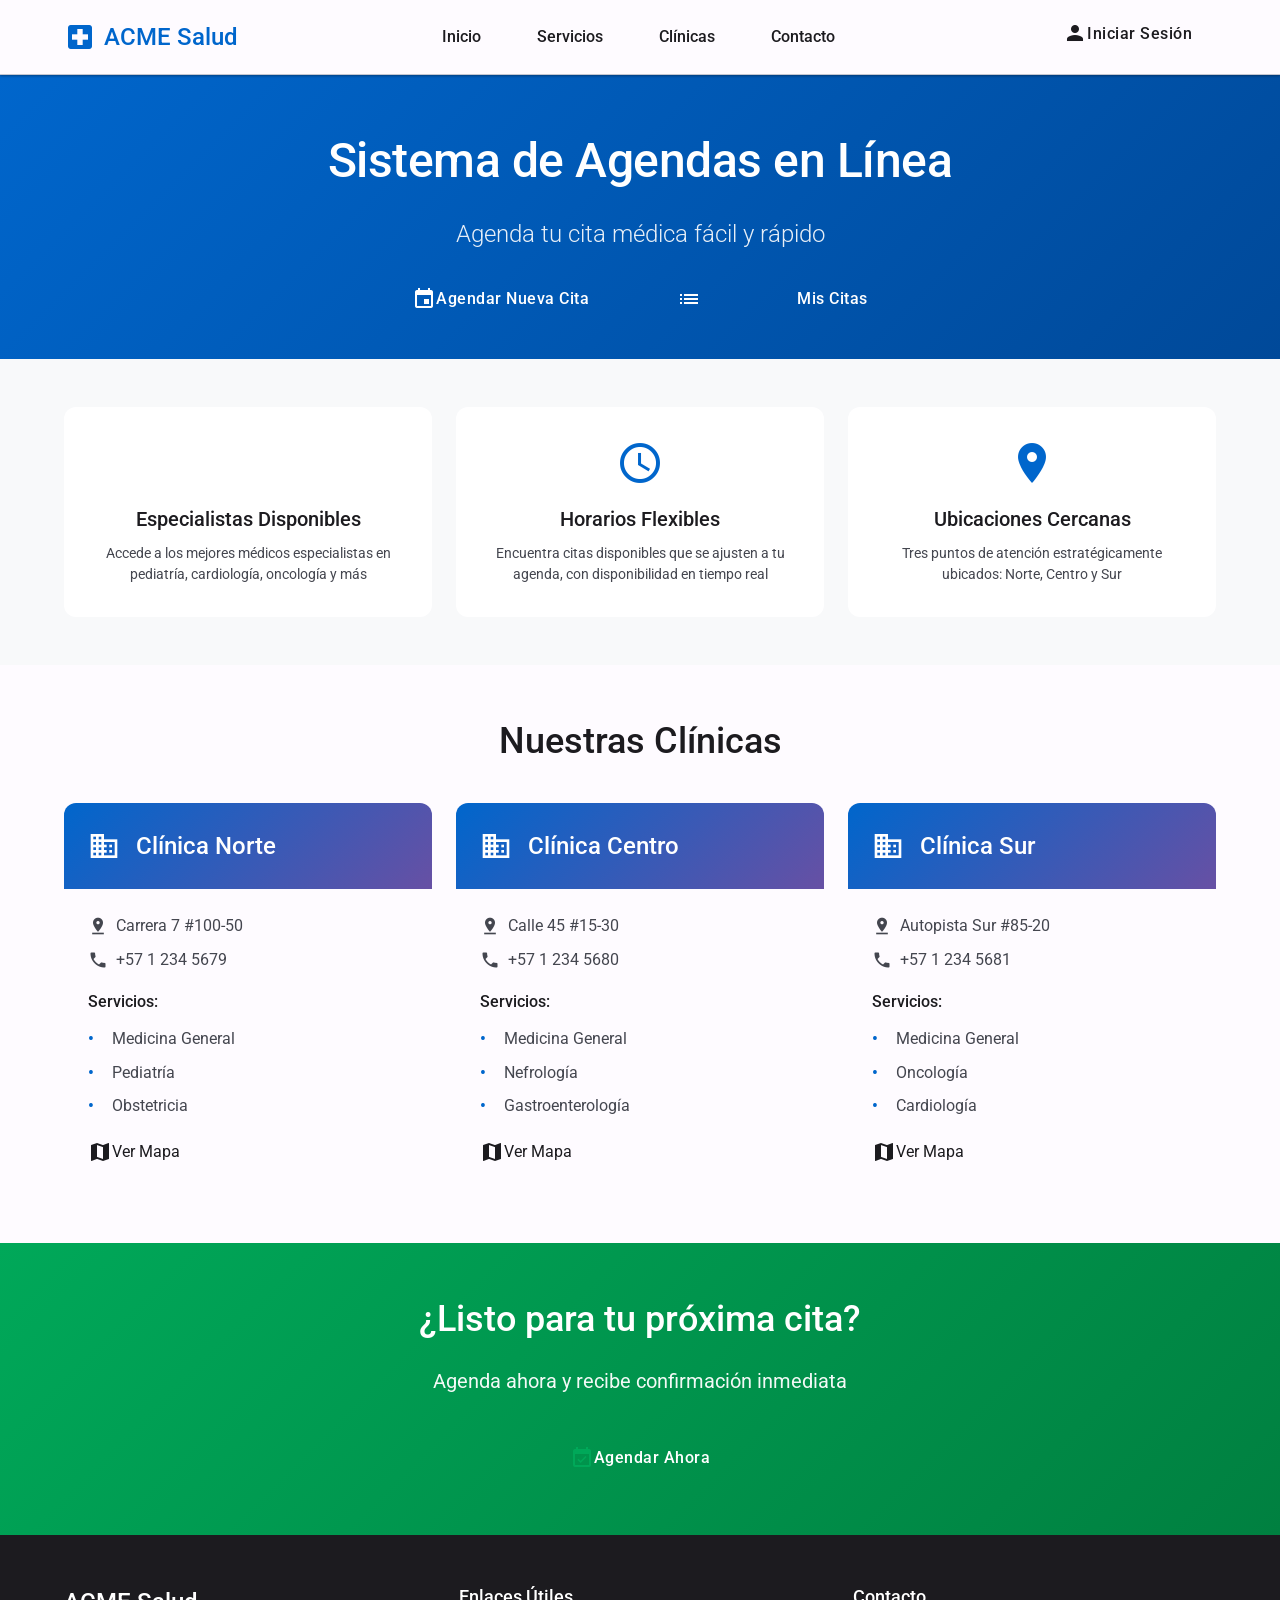
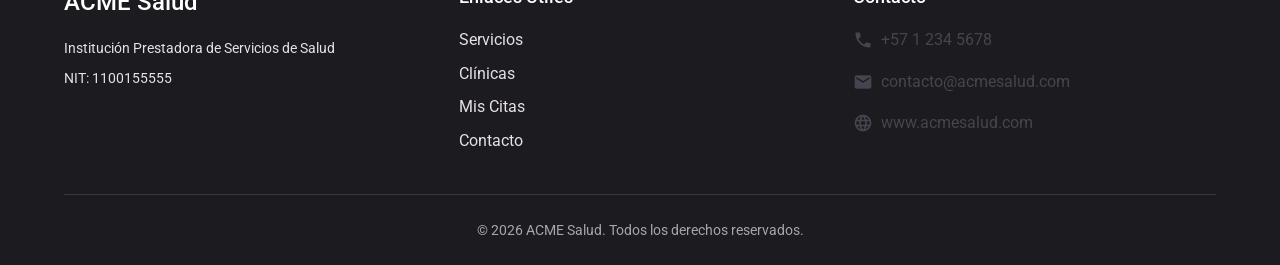
==== frontend-html/index.html @ 557ca3c8 "feat: Sistema de Agenda FHIR - Documentación completa y prototipo frontend - Documentación técnica: " ====
<!doctype html>
<html lang="es">
  <head>
    <meta charset="UTF-8" />
    <meta name="viewport" content="width=device-width, initial-scale=1.0" />
    <title>ACME Salud - Sistema de Agendas</title>

    <!-- Material Design 3 -->
    <link href="https://fonts.googleapis.com/css2?family=Roboto:wght@300;400;500;700&display=swap" rel="stylesheet" />
    <link href="https://fonts.googleapis.com/icon?family=Material+Icons" rel="stylesheet" />

    <!-- Material Web Components -->
    <script type="importmap">
      {
        "imports": {
          "@material/web/": "https://esm.run/@material/web/"
        }
      }
    </script>
    <script type="module">
      import "@material/web/all.js";
      import { styles as typescaleStyles } from "@material/web/typography/md-typescale-styles.js";
      document.adoptedStyleSheets.push(typescaleStyles.styleSheet);
    </script>

    <link rel="stylesheet" href="css/styles.css" />
  </head>
  <body>
    <!-- Header -->
    <header class="top-app-bar">
      <div class="container">
        <div class="app-bar-content">
          <div class="logo-section">
            <span class="material-icons logo-icon">local_hospital</span>
            <h1 class="logo-text">ACME Salud</h1>
          </div>
          <nav class="nav-menu">
            <a href="index.html" class="nav-link active">Inicio</a>
            <a href="#servicios" class="nav-link">Servicios</a>
            <a href="#clinicas" class="nav-link">Clínicas</a>
            <a href="#contacto" class="nav-link">Contacto</a>
          </nav>
          <div class="actions">
            <md-filled-button href="login.html">
              <span class="material-icons" slot="icon">person</span>
              Iniciar Sesión
            </md-filled-button>
          </div>
        </div>
      </div>
    </header>

    <!-- Hero Section -->
    <section class="hero">
      <div class="container">
        <div class="hero-content">
          <h1 class="hero-title">Sistema de Agendas en Línea</h1>
          <p class="hero-subtitle">Agenda tu cita médica fácil y rápido</p>

          <div class="hero-actions">
            <md-filled-button class="primary-action" onclick="window.location.href = 'agendar-cita.html'">
              <span class="material-icons" slot="icon">event</span>
              Agendar Nueva Cita
            </md-filled-button>
            <md-outlined-button onclick="window.location.href = 'mis-citas.html'">
              <span class="material-icons" slot="icon">list_alt</span>
              Mis Citas
            </md-outlined-button>
          </div>
        </div>
      </div>
    </section>

    <!-- Features Section -->
    <section class="features">
      <div class="container">
        <div class="features-grid">
          <md-elevation-card class="feature-card">
            <div class="card-content">
              <span class="material-icons feature-icon">medical_services</span>
              <h3>Especialistas Disponibles</h3>
              <p>Accede a los mejores médicos especialistas en pediatría, cardiología, oncología y más</p>
            </div>
          </md-elevation-card>

          <md-elevation-card class="feature-card">
            <div class="card-content">
              <span class="material-icons feature-icon">schedule</span>
              <h3>Horarios Flexibles</h3>
              <p>Encuentra citas disponibles que se ajusten a tu agenda, con disponibilidad en tiempo real</p>
            </div>
          </md-elevation-card>

          <md-elevation-card class="feature-card">
            <div class="card-content">
              <span class="material-icons feature-icon">location_on</span>
              <h3>Ubicaciones Cercanas</h3>
              <p>Tres puntos de atención estratégicamente ubicados: Norte, Centro y Sur</p>
            </div>
          </md-elevation-card>
        </div>
      </div>
    </section>

    <!-- Clinicas Section -->
    <section class="clinicas" id="clinicas">
      <div class="container">
        <h2 class="section-title">Nuestras Clínicas</h2>

        <div class="clinicas-grid">
          <!-- Clínica Norte -->
          <md-outlined-card class="clinica-card">
            <div class="clinica-header">
              <span class="material-icons clinica-icon">business</span>
              <h3>Clínica Norte</h3>
            </div>
            <div class="clinica-body">
              <div class="info-row">
                <span class="material-icons small">pin_drop</span>
                <span>Carrera 7 #100-50</span>
              </div>
              <div class="info-row">
                <span class="material-icons small">phone</span>
                <span>+57 1 234 5679</span>
              </div>
              <div class="servicios-list">
                <h4>Servicios:</h4>
                <ul>
                  <li>Medicina General</li>
                  <li>Pediatría</li>
                  <li>Obstetricia</li>
                </ul>
              </div>
              <md-text-button>
                <span class="material-icons" slot="icon">map</span>
                Ver Mapa
              </md-text-button>
            </div>
          </md-outlined-card>

          <!-- Clínica Centro -->
          <md-outlined-card class="clinica-card">
            <div class="clinica-header">
              <span class="material-icons clinica-icon">business</span>
              <h3>Clínica Centro</h3>
            </div>
            <div class="clinica-body">
              <div class="info-row">
                <span class="material-icons small">pin_drop</span>
                <span>Calle 45 #15-30</span>
              </div>
              <div class="info-row">
                <span class="material-icons small">phone</span>
                <span>+57 1 234 5680</span>
              </div>
              <div class="servicios-list">
                <h4>Servicios:</h4>
                <ul>
                  <li>Medicina General</li>
                  <li>Nefrología</li>
                  <li>Gastroenterología</li>
                </ul>
              </div>
              <md-text-button>
                <span class="material-icons" slot="icon">map</span>
                Ver Mapa
              </md-text-button>
            </div>
          </md-outlined-card>

          <!-- Clínica Sur -->
          <md-outlined-card class="clinica-card">
            <div class="clinica-header">
              <span class="material-icons clinica-icon">business</span>
              <h3>Clínica Sur</h3>
            </div>
            <div class="clinica-body">
              <div class="info-row">
                <span class="material-icons small">pin_drop</span>
                <span>Autopista Sur #85-20</span>
              </div>
              <div class="info-row">
                <span class="material-icons small">phone</span>
                <span>+57 1 234 5681</span>
              </div>
              <div class="servicios-list">
                <h4>Servicios:</h4>
                <ul>
                  <li>Medicina General</li>
                  <li>Oncología</li>
                  <li>Cardiología</li>
                </ul>
              </div>
              <md-text-button>
                <span class="material-icons" slot="icon">map</span>
                Ver Mapa
              </md-text-button>
            </div>
          </md-outlined-card>
        </div>
      </div>
    </section>

    <!-- Call to Action -->
    <section class="cta">
      <div class="container">
        <div class="cta-content">
          <h2>¿Listo para tu próxima cita?</h2>
          <p>Agenda ahora y recibe confirmación inmediata</p>
          <md-filled-button onclick="window.location.href = 'agendar-cita.html'" class="cta-button">
            <span class="material-icons" slot="icon">event_available</span>
            Agendar Ahora
          </md-filled-button>
        </div>
      </div>
    </section>

    <!-- Footer -->
    <footer class="footer">
      <div class="container">
        <div class="footer-content">
          <div class="footer-section">
            <h3>ACME Salud</h3>
            <p>Institución Prestadora de Servicios de Salud</p>
            <p>NIT: 1100155555</p>
          </div>

          <div class="footer-section">
            <h4>Enlaces Útiles</h4>
            <ul>
              <li><a href="#servicios">Servicios</a></li>
              <li><a href="#clinicas">Clínicas</a></li>
              <li><a href="mis-citas.html">Mis Citas</a></li>
              <li><a href="#contacto">Contacto</a></li>
            </ul>
          </div>

          <div class="footer-section">
            <h4>Contacto</h4>
            <div class="contact-info">
              <div class="info-row">
                <span class="material-icons small">phone</span>
                <span>+57 1 234 5678</span>
              </div>
              <div class="info-row">
                <span class="material-icons small">email</span>
                <span>contacto@acmesalud.com</span>
              </div>
              <div class="info-row">
                <span class="material-icons small">language</span>
                <span>www.acmesalud.com</span>
              </div>
            </div>
          </div>
        </div>

        <div class="footer-bottom">
          <p>&copy; 2026 ACME Salud. Todos los derechos reservados.</p>
        </div>
      </div>
    </footer>

    <script src="js/main.js"></script>
  </body>
</html>
---- frontend-html/css/styles.css ----
/* ==========================================
   ACME Salud - Sistema de Agendas
   Estilos con Material Design 3
   Inspirado en Keralty
   ========================================== */

/* ==========================================
   Variables de Color - Paleta Keralty/Salud
   ========================================== */
:root {
  /* Colores Primarios - Azul Salud */
  --md-sys-color-primary: #0066cc;
  --md-sys-color-on-primary: #ffffff;
  --md-sys-color-primary-container: #d4e3ff;
  --md-sys-color-on-primary-container: #001c3a;

  /* Colores Secundarios - Verde Bienestar */
  --md-sys-color-secondary: #00a859;
  --md-sys-color-on-secondary: #ffffff;
  --md-sys-color-secondary-container: #9df0c8;
  --md-sys-color-on-secondary-container: #002113;

  /* Terciarios - Púrpura Confianza */
  --md-sys-color-tertiary: #6750a4;
  --md-sys-color-on-tertiary: #ffffff;

  /* Superficie y Fondo */
  --md-sys-color-surface: #fefbff;
  --md-sys-color-on-surface: #1c1b1f;
  --md-sys-color-surface-variant: #e1e2ec;
  --md-sys-color-on-surface-variant: #44464f;

  /* Error */
  --md-sys-color-error: #ba1a1a;
  --md-sys-color-on-error: #ffffff;

  /* Bordes y Sombras */
  --md-sys-color-outline: #74777f;
  --md-sys-color-outline-variant: #c4c6d0;

  /* Elevaciones */
  --elevation-1: 0 1px 3px rgba(0, 0, 0, 0.12), 0 1px 2px rgba(0, 0, 0, 0.24);
  --elevation-2: 0 3px 6px rgba(0, 0, 0, 0.16), 0 3px 6px rgba(0, 0, 0, 0.23);
  --elevation-3: 0 10px 20px rgba(0, 0, 0, 0.19), 0 6px 6px rgba(0, 0, 0, 0.23);

  /* Espaciado */
  --spacing-xs: 4px;
  --spacing-sm: 8px;
  --spacing-md: 16px;
  --spacing-lg: 24px;
  --spacing-xl: 32px;
  --spacing-xxl: 48px;

  /* Bordes */
  --radius-sm: 4px;
  --radius-md: 8px;
  --radius-lg: 12px;
  --radius-xl: 16px;
  --radius-full: 28px;
}

/* ==========================================
   Reset y Base
   ========================================== */
* {
  margin: 0;
  padding: 0;
  box-sizing: border-box;
}

body {
  font-family: "Roboto", sans-serif;
  background-color: var(--md-sys-color-surface);
  color: var(--md-sys-color-on-surface);
  line-height: 1.6;
  -webkit-font-smoothing: antialiased;
  -moz-osx-font-smoothing: grayscale;
}

/* Alineación de iconos Material */
.material-icons {
  vertical-align: middle;
  user-select: none;
}

.container {
  max-width: 1200px;
  margin: 0 auto;
  padding: 0 var(--spacing-lg);
}

/* ==========================================
   Top App Bar (Header)
   ========================================== */
.top-app-bar {
  background-color: var(--md-sys-color-surface);
  border-bottom: 1px solid var(--md-sys-color-outline-variant);
  position: sticky;
  top: 0;
  z-index: 1000;
  box-shadow: var(--elevation-1);
}

.app-bar-content {
  display: flex;
  align-items: center;
  justify-content: space-between;
  padding: var(--spacing-md) 0;
}

.logo-section {
  display: flex;
  align-items: center;
  gap: var(--spacing-sm);
}

.logo-icon {
  color: var(--md-sys-color-primary);
  font-size: 32px;
}

.logo-text {
  font-size: 24px;
  font-weight: 500;
  color: var(--md-sys-color-primary);
  margin: 0;
}

.nav-menu {
  display: flex;
  gap: var(--spacing-lg);
}

.nav-link {
  text-decoration: none;
  color: var(--md-sys-color-on-surface);
  font-weight: 500;
  padding: var(--spacing-sm) var(--spacing-md);
  border-radius: var(--radius-full);
  transition: all 0.3s ease;
  position: relative;
}

.nav-link:hover {
  background-color: var(--md-sys-color-surface-variant);
}

.nav-link.active {
  color: var(--md-sys-color-primary);
}

.nav-link.active::after {
  content: "";
  position: absolute;
  bottom: 0;
  left: 50%;
  transform: translateX(-50%);
  width: 80%;
  height: 3px;
  background-color: var(--md-sys-color-primary);
  border-radius: 2px;
}

/* ==========================================
   Hero Section
   ========================================== */
.hero {
  background: linear-gradient(135deg, #0066cc 0%, #004999 100%);
  color: white;
  padding: var(--spacing-xxl) 0;
  text-align: center;
}

.hero-content {
  max-width: 800px;
  margin: 0 auto;
}

.hero-title {
  font-size: 48px;
  font-weight: 500;
  margin-bottom: var(--spacing-md);
  letter-spacing: -0.5px;
}

.hero-subtitle {
  font-size: 24px;
  font-weight: 300;
  margin-bottom: var(--spacing-xl);
  opacity: 0.9;
}

.hero-actions {
  display: flex;
  gap: var(--spacing-lg);
  justify-content: center;
  flex-wrap: wrap;
  margin-top: var(--spacing-xl);
}

.hero-actions md-filled-button,
.hero-actions md-outlined-button {
  padding: 0 var(--spacing-xl);
  min-width: 180px;
  font-size: 16px;
}

.primary-action {
  --md-filled-button-container-color: var(--md-sys-color-secondary);
  --md-filled-button-label-text-color: var(--md-sys-color-on-secondary);
}

.primary-action .material-icons {
  color: var(--md-sys-color-on-secondary) !important;
}

/* ==========================================
   Features Section
   ========================================== */
.features {
  padding: var(--spacing-xxl) 0;
  background-color: #f8f9fa;
}

.features-grid {
  display: grid;
  grid-template-columns: repeat(auto-fit, minmax(300px, 1fr));
  gap: var(--spacing-lg);
}

.feature-card {
  --md-elevation-level: 1;
  background-color: white;
  border-radius: var(--radius-lg);
  transition: all 0.3s ease;
  cursor: pointer;
}

.feature-card:hover {
  --md-elevation-level: 3;
  transform: translateY(-4px);
}

.card-content {
  padding: var(--spacing-xl);
  text-align: center;
}

.feature-icon {
  font-size: 48px;
  color: var(--md-sys-color-primary);
  margin-bottom: var(--spacing-md);
}

.feature-card h3 {
  font-size: 20px;
  font-weight: 500;
  margin-bottom: var(--spacing-sm);
  color: var(--md-sys-color-on-surface);
}

.feature-card p {
  font-size: 14px;
  color: var(--md-sys-color-on-surface-variant);
  line-height: 1.5;
}

/* ==========================================
   Clínicas Section
   ========================================== */
.clinicas {
  padding: var(--spacing-xxl) 0;
}

.section-title {
  font-size: 36px;
  font-weight: 500;
  text-align: center;
  margin-bottom: var(--spacing-xl);
  color: var(--md-sys-color-on-surface);
}

.clinicas-grid {
  display: grid;
  grid-template-columns: repeat(auto-fit, minmax(320px, 1fr));
  gap: var(--spacing-lg);
}

.clinica-card {
  --md-outlined-card-outline-color: var(--md-sys-color-outline-variant);
  border-radius: var(--radius-lg);
  overflow: hidden;
  transition: all 0.3s ease;
}

.clinica-card:hover {
  box-shadow: var(--elevation-2);
}

.clinica-header {
  background: linear-gradient(135deg, var(--md-sys-color-primary) 0%, var(--md-sys-color-tertiary) 100%);
  color: white;
  padding: var(--spacing-lg);
  display: flex;
  align-items: center;
  gap: var(--spacing-md);
}

.clinica-icon {
  font-size: 32px;
}

.clinica-header h3 {
  font-size: 24px;
  font-weight: 500;
  margin: 0;
}

.clinica-body {
  padding: var(--spacing-lg);
}

.info-row {
  display: flex;
  align-items: center;
  gap: var(--spacing-sm);
  margin-bottom: var(--spacing-sm);
  color: var(--md-sys-color-on-surface-variant);
}

.material-icons.small {
  font-size: 20px;
}

.servicios-list {
  margin-top: var(--spacing-md);
  margin-bottom: var(--spacing-md);
}

.servicios-list h4 {
  font-size: 16px;
  font-weight: 500;
  margin-bottom: var(--spacing-sm);
  color: var(--md-sys-color-on-surface);
}

.servicios-list ul {
  list-style: none;
  padding-left: 0;
}

.servicios-list li {
  padding: var(--spacing-xs) 0;
  color: var(--md-sys-color-on-surface-variant);
  position: relative;
  padding-left: var(--spacing-lg);
}

.servicios-list li::before {
  content: "•";
  position: absolute;
  left: 0;
  color: var(--md-sys-color-primary);
  font-weight: bold;
}

/* ==========================================
   Call to Action
   ========================================== */
.cta {
  background: linear-gradient(135deg, var(--md-sys-color-secondary) 0%, #008040 100%);
  color: white;
  padding: var(--spacing-xxl) 0;
  text-align: center;
}

.cta-content h2 {
  font-size: 36px;
  font-weight: 500;
  margin-bottom: var(--spacing-md);
}

.cta-content p {
  font-size: 20px;
  margin-bottom: var(--spacing-xl);
  opacity: 0.95;
}

.cta-button {
  --md-filled-button-container-color: white;
  --md-filled-button-label-text-color: var(--md-sys-color-secondary);
  font-size: 16px;
  padding: 16px 32px;
}

.cta-button .material-icons {
  color: var(--md-sys-color-secondary) !important;
}

/* ==========================================
   Footer
   ========================================== */
.footer {
  background-color: #1c1b1f;
  color: #e6e1e5;
  padding: var(--spacing-xxl) 0 var(--spacing-lg);
}

.footer-content {
  display: grid;
  grid-template-columns: repeat(auto-fit, minmax(250px, 1fr));
  gap: var(--spacing-xl);
  margin-bottom: var(--spacing-xl);
}

.footer-section h3 {
  font-size: 24px;
  font-weight: 500;
  margin-bottom: var(--spacing-md);
  color: white;
}

.footer-section h4 {
  font-size: 18px;
  font-weight: 500;
  margin-bottom: var(--spacing-md);
  color: white;
}

.footer-section p {
  font-size: 14px;
  line-height: 1.6;
  margin-bottom: var(--spacing-sm);
}

.footer-section ul {
  list-style: none;
  padding: 0;
}

.footer-section li {
  margin-bottom: var(--spacing-sm);
}

.footer-section a {
  color: #e6e1e5;
  text-decoration: none;
  transition: color 0.3s ease;
}

.footer-section a:hover {
  color: var(--md-sys-color-primary-container);
}

.contact-info {
  display: flex;
  flex-direction: column;
  gap: var(--spacing-sm);
}

.footer-bottom {
  text-align: center;
  padding-top: var(--spacing-lg);
  border-top: 1px solid rgba(255, 255, 255, 0.12);
}

.footer-bottom p {
  font-size: 14px;
  opacity: 0.7;
}

/* ==========================================
   Material Design Components Customization
   ========================================== */
md-filled-button {
  --md-filled-button-container-shape: var(--radius-full);
  --md-filled-button-container-height: 52px;
  letter-spacing: 0.5px;
  padding: 0 24px;
  font-weight: 500;
  display: inline-flex;
  align-items: center;
  justify-content: center;
}

md-filled-button .material-icons {
  color: inherit;
  vertical-align: middle;
  display: inline-flex;
  align-items: center;
}

md-outlined-button {
  --md-outlined-button-container-shape: var(--radius-full);
  --md-outlined-button-container-height: 52px;
  letter-spacing: 0.5px;
  padding: 0 24px;
  font-weight: 500;
  display: inline-flex;
  align-items: center;
  justify-content: center;
}

md-outlined-button .material-icons {
  color: inherit;
  vertical-align: middle;
  display: inline-flex;
  align-items: center;
}

/* Botones outlined en la sección hero (sobre fondo azul) */
.hero md-outlined-button {
  --md-outlined-button-outline-color: white;
  --md-outlined-button-label-text-color: white;
}

.hero md-outlined-button .material-icons {
  color: white !important;
}

md-text-button {
  --md-text-button-label-text-color: var(--md-sys-color-primary);
  display: inline-flex;
  align-items: center;
  justify-content: center;
}

md-text-button .material-icons {
  color: inherit;
  vertical-align: middle;
  display: inline-flex;
  align-items: center;
}

/* ==========================================
   Responsive Design
   ========================================== */
@media (max-width: 768px) {
  .nav-menu {
    display: none;
  }

  .hero-title {
    font-size: 32px;
  }

  .hero-subtitle {
    font-size: 18px;
  }

  .section-title {
    font-size: 28px;
  }

  .features-grid,
  .clinicas-grid {
    grid-template-columns: 1fr;
  }

  .footer-content {
    grid-template-columns: 1fr;
  }
}

@media (max-width: 480px) {
  .container {
    padding: 0 var(--spacing-md);
  }

  .hero {
    padding: var(--spacing-xl) 0;
  }

  .hero-title {
    font-size: 28px;
  }

  .hero-subtitle {
    font-size: 16px;
  }

  .hero-actions {
    flex-direction: column;
  }

  md-filled-button,
  md-outlined-button {
    width: 100%;
  }
}

/* ==========================================
   Animaciones
   ========================================== */
@keyframes fadeIn {
  from {
    opacity: 0;
    transform: translateY(20px);
  }
  to {
    opacity: 1;
    transform: translateY(0);
  }
}

.feature-card,
.clinica-card {
  animation: fadeIn 0.6s ease-out forwards;
}

.feature-card:nth-child(1) {
  animation-delay: 0.1s;
}
.feature-card:nth-child(2) {
  animation-delay: 0.2s;
}
.feature-card:nth-child(3) {
  animation-delay: 0.3s;
}

/* ==========================================
   Utilidades
   ========================================== */
.text-center {
  text-align: center;
}

.mt-lg {
  margin-top: var(--spacing-lg);
}

.mb-lg {
  margin-bottom: var(--spacing-lg);
}

.hidden {
  display: none;
}

.visible {
  display: block;
}
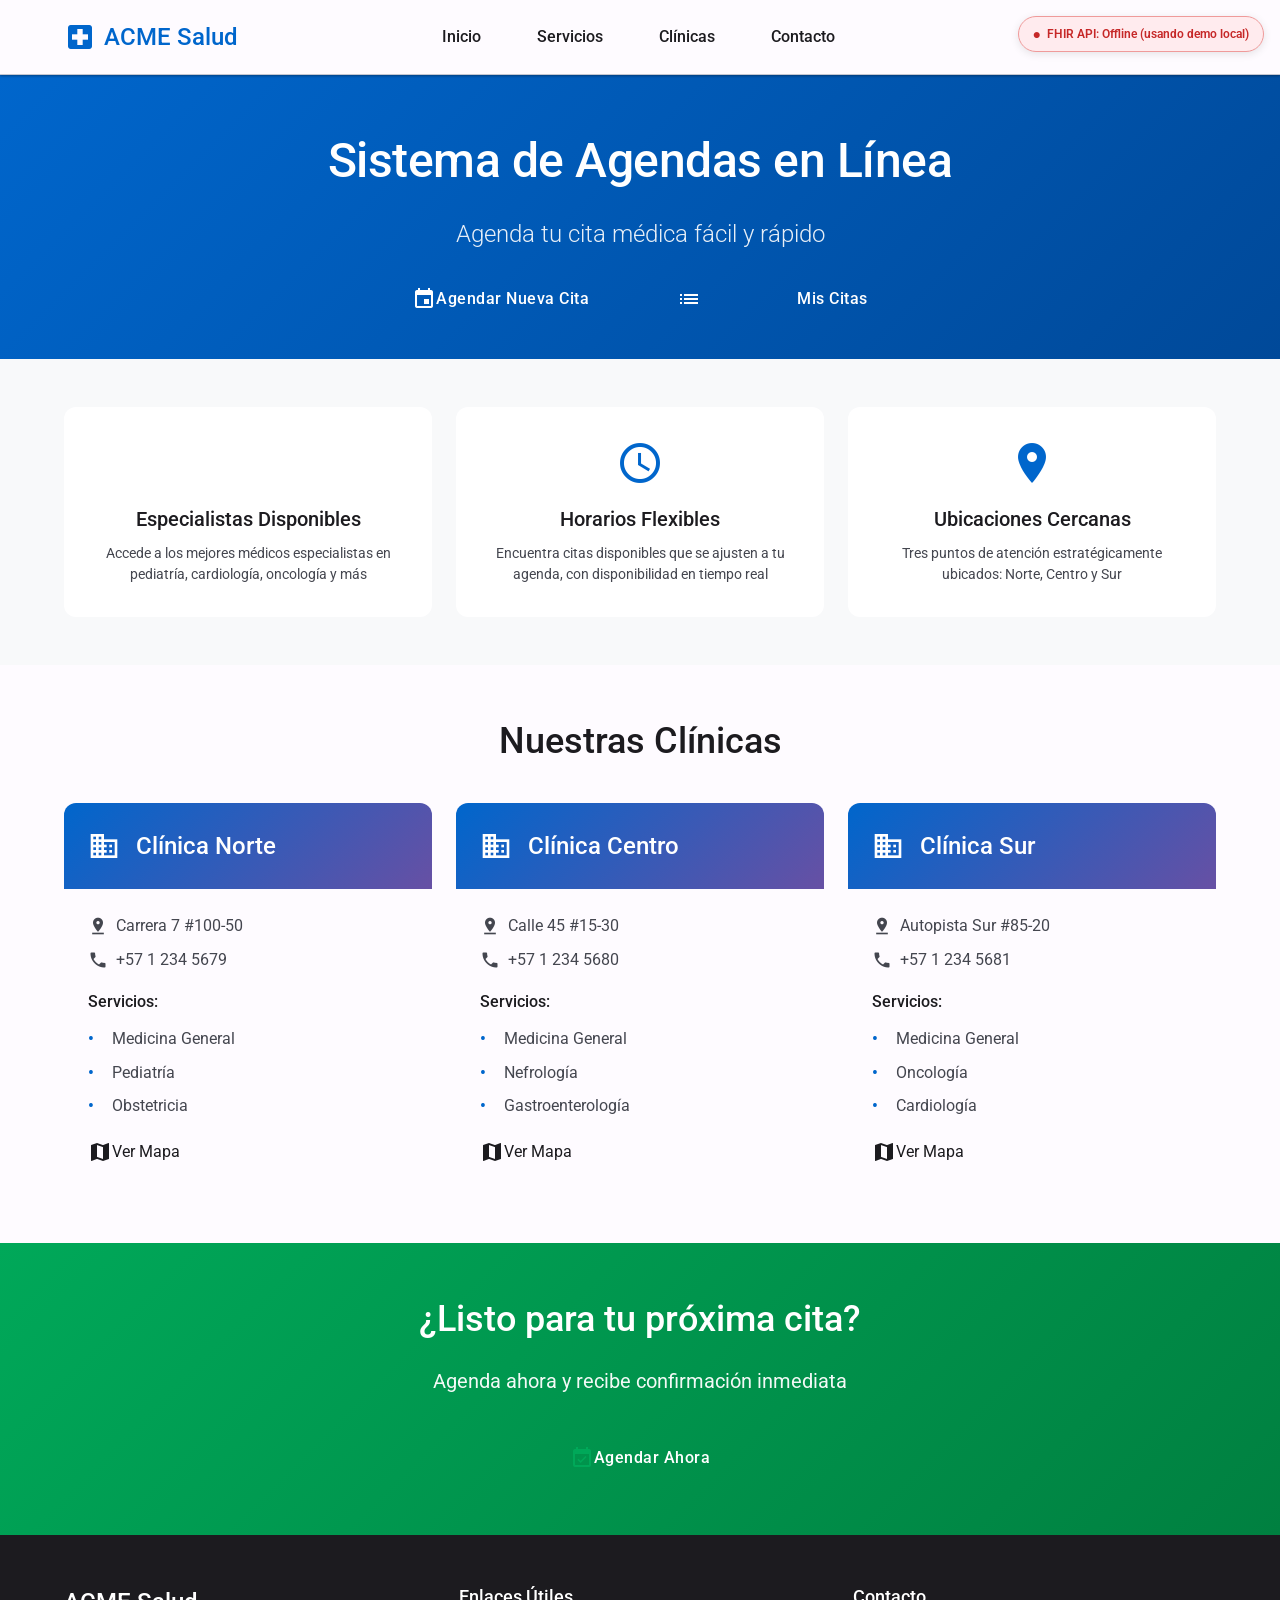
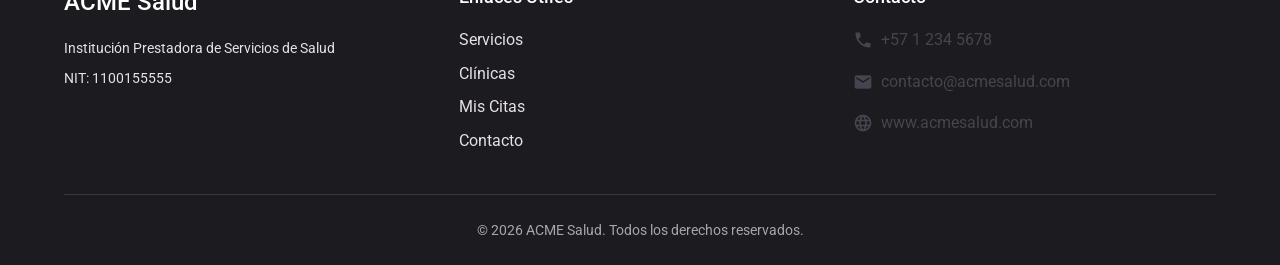
==== commit cca8d47c: "Servidor FHIR, Integración Front/Backend" ====
--- a/frontend-html/index.html
+++ b/frontend-html/index.html
@@ -41,7 +41,7 @@
             <a href="#contacto" class="nav-link">Contacto</a>
           </nav>
           <div class="actions">
-            <md-filled-button href="login.html">
+            <md-filled-button href="../backend-html/login.html">
               <span class="material-icons" slot="icon">person</span>
               Iniciar Sesión
             </md-filled-button>
@@ -260,6 +260,29 @@
       </div>
     </footer>
 
+    <script src="js/config.js"></script>
     <script src="js/main.js"></script>
+    <script>
+      document.addEventListener("DOMContentLoaded", async function() {
+        const badge = document.createElement('div');
+        badge.style.cssText = 'position:fixed;top:16px;right:16px;display:flex;align-items:center;gap:6px;background:#e8f5e9;color:#2e7d32;padding:6px 14px;border-radius:20px;font-size:12px;font-weight:600;z-index:1000;border:1px solid #a5d6a7;font-family:Roboto,sans-serif;box-shadow:0 2px 8px rgba(0,0,0,0.1)';
+        badge.innerHTML = '<span style="font-size:14px">●</span> FHIR API: Conectando...';
+        document.body.appendChild(badge);
+
+        try {
+          const resp = await fetch(API_BASE_URL + '/metadata');
+          const data = await resp.json();
+          badge.innerHTML = '<span style="font-size:14px;color:#2e7d32">●</span> FHIR API: Conectado';
+          badge.style.background = '#e8f5e9';
+          badge.style.color = '#2e7d32';
+          badge.style.borderColor = '#a5d6a7';
+        } catch (e) {
+          badge.innerHTML = '<span style="font-size:14px;color:#c62828">●</span> FHIR API: Offline (usando demo local)';
+          badge.style.background = '#ffebee';
+          badge.style.color = '#c62828';
+          badge.style.borderColor = '#ef9a9a';
+        }
+      });
+    </script>
   </body>
 </html>
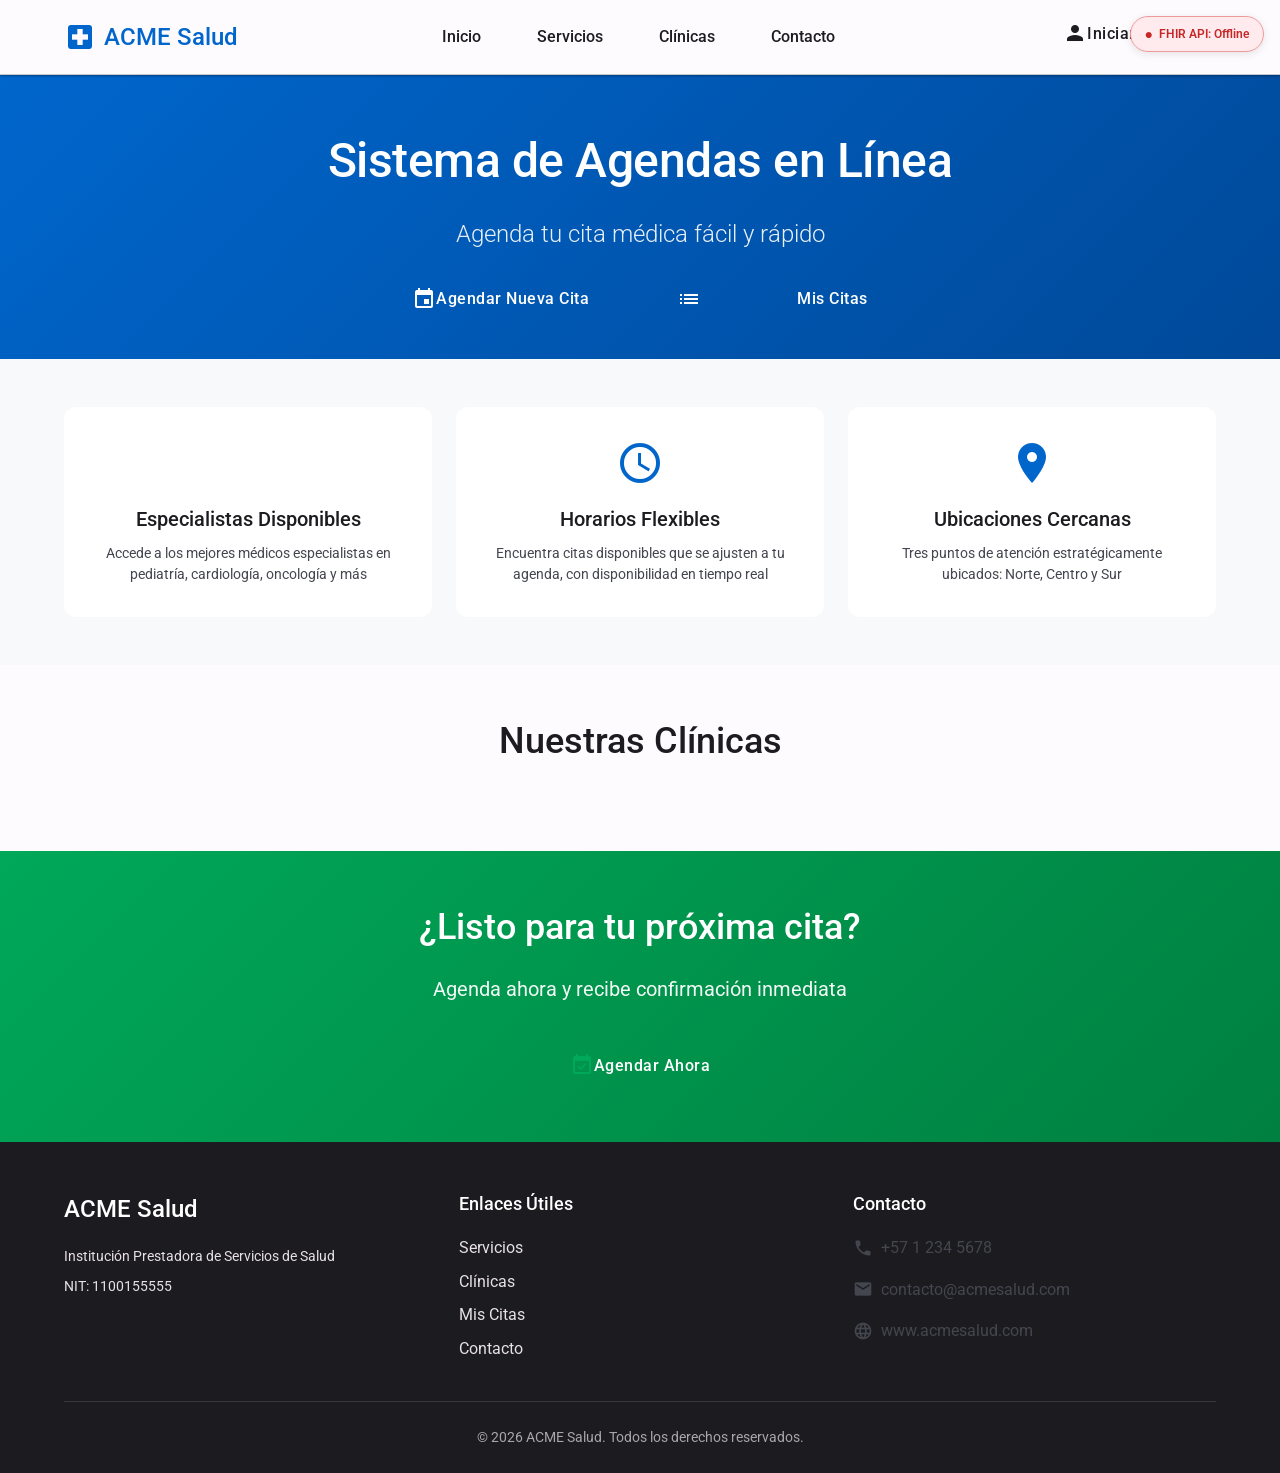
==== commit 82ceead2: "Proyecto FHIR terminado" ====
--- a/frontend-html/index.html
+++ b/frontend-html/index.html
@@ -41,7 +41,7 @@
             <a href="#contacto" class="nav-link">Contacto</a>
           </nav>
           <div class="actions">
-            <md-filled-button href="../backend-html/login.html">
+            <md-filled-button href="../panel/login.html">
               <span class="material-icons" slot="icon">person</span>
               Iniciar Sesión
             </md-filled-button>
@@ -107,96 +107,7 @@
       <div class="container">
         <h2 class="section-title">Nuestras Clínicas</h2>
 
-        <div class="clinicas-grid">
-          <!-- Clínica Norte -->
-          <md-outlined-card class="clinica-card">
-            <div class="clinica-header">
-              <span class="material-icons clinica-icon">business</span>
-              <h3>Clínica Norte</h3>
-            </div>
-            <div class="clinica-body">
-              <div class="info-row">
-                <span class="material-icons small">pin_drop</span>
-                <span>Carrera 7 #100-50</span>
-              </div>
-              <div class="info-row">
-                <span class="material-icons small">phone</span>
-                <span>+57 1 234 5679</span>
-              </div>
-              <div class="servicios-list">
-                <h4>Servicios:</h4>
-                <ul>
-                  <li>Medicina General</li>
-                  <li>Pediatría</li>
-                  <li>Obstetricia</li>
-                </ul>
-              </div>
-              <md-text-button>
-                <span class="material-icons" slot="icon">map</span>
-                Ver Mapa
-              </md-text-button>
-            </div>
-          </md-outlined-card>
-
-          <!-- Clínica Centro -->
-          <md-outlined-card class="clinica-card">
-            <div class="clinica-header">
-              <span class="material-icons clinica-icon">business</span>
-              <h3>Clínica Centro</h3>
-            </div>
-            <div class="clinica-body">
-              <div class="info-row">
-                <span class="material-icons small">pin_drop</span>
-                <span>Calle 45 #15-30</span>
-              </div>
-              <div class="info-row">
-                <span class="material-icons small">phone</span>
-                <span>+57 1 234 5680</span>
-              </div>
-              <div class="servicios-list">
-                <h4>Servicios:</h4>
-                <ul>
-                  <li>Medicina General</li>
-                  <li>Nefrología</li>
-                  <li>Gastroenterología</li>
-                </ul>
-              </div>
-              <md-text-button>
-                <span class="material-icons" slot="icon">map</span>
-                Ver Mapa
-              </md-text-button>
-            </div>
-          </md-outlined-card>
-
-          <!-- Clínica Sur -->
-          <md-outlined-card class="clinica-card">
-            <div class="clinica-header">
-              <span class="material-icons clinica-icon">business</span>
-              <h3>Clínica Sur</h3>
-            </div>
-            <div class="clinica-body">
-              <div class="info-row">
-                <span class="material-icons small">pin_drop</span>
-                <span>Autopista Sur #85-20</span>
-              </div>
-              <div class="info-row">
-                <span class="material-icons small">phone</span>
-                <span>+57 1 234 5681</span>
-              </div>
-              <div class="servicios-list">
-                <h4>Servicios:</h4>
-                <ul>
-                  <li>Medicina General</li>
-                  <li>Oncología</li>
-                  <li>Cardiología</li>
-                </ul>
-              </div>
-              <md-text-button>
-                <span class="material-icons" slot="icon">map</span>
-                Ver Mapa
-              </md-text-button>
-            </div>
-          </md-outlined-card>
+        <div class="clinicas-grid" id="clinicas-grid">
         </div>
       </div>
     </section>
@@ -266,18 +177,68 @@
       document.addEventListener("DOMContentLoaded", async function() {
         const badge = document.createElement('div');
         badge.style.cssText = 'position:fixed;top:16px;right:16px;display:flex;align-items:center;gap:6px;background:#e8f5e9;color:#2e7d32;padding:6px 14px;border-radius:20px;font-size:12px;font-weight:600;z-index:1000;border:1px solid #a5d6a7;font-family:Roboto,sans-serif;box-shadow:0 2px 8px rgba(0,0,0,0.1)';
-        badge.innerHTML = '<span style="font-size:14px">●</span> FHIR API: Conectando...';
+        badge.innerHTML = '<span style="font-size:14px">●</span> Cargando...';
         document.body.appendChild(badge);
 
         try {
-          const resp = await fetch(API_BASE_URL + '/metadata');
-          const data = await resp.json();
+          const [locResp, hsResp] = await Promise.all([
+            fetch(API_BASE_URL + '/Location'),
+            fetch(API_BASE_URL + '/HealthcareService')
+          ]);
+
+          if (locResp.ok) {
+            const locBundle = await locResp.json();
+            let hsByLoc = {};
+            if (hsResp.ok) {
+              const hsBundle = await hsResp.json();
+              (hsBundle.entry || []).forEach(e => {
+                const r = e.resource;
+                (r.location || []).forEach(l => {
+                  const lid = l.reference?.replace('Location/', '');
+                  if (lid) {
+                    if (!hsByLoc[lid]) hsByLoc[lid] = [];
+                    hsByLoc[lid].push(r.name || r.type?.[0]?.coding?.[0]?.display || 'Servicio');
+                  }
+                });
+              });
+            }
+
+            const grid = document.getElementById('clinicas-grid');
+            grid.innerHTML = (locBundle.entry || []).map(e => {
+              const r = e.resource;
+              const addr = r.address || {};
+              const telecom = r.telecom || [];
+              const phone = telecom.find(t => t.system === 'phone')?.value || '';
+              const services = hsByLoc[r.id] || [];
+              return `
+                <md-outlined-card class="clinica-card">
+                  <div class="clinica-header">
+                    <span class="material-icons clinica-icon">business</span>
+                    <h3>${r.name || r.id}</h3>
+                  </div>
+                  <div class="clinica-body">
+                    <div class="info-row">
+                      <span class="material-icons small">pin_drop</span>
+                      <span>${addr.line?.join(', ') || ''}, ${addr.city || ''}</span>
+                    </div>
+                    ${phone ? `<div class="info-row"><span class="material-icons small">phone</span><span>${phone}</span></div>` : ''}
+                    ${services.length > 0 ? `
+                      <div class="servicios-list">
+                        <h4>Servicios:</h4>
+                        <ul>${services.map(s => `<li>${s}</li>`).join('')}</ul>
+                      </div>` : ''}
+                    <md-text-button><span class="material-icons" slot="icon">map</span>Ver Mapa</md-text-button>
+                  </div>
+                </md-outlined-card>`;
+            }).join('');
+          }
+
           badge.innerHTML = '<span style="font-size:14px;color:#2e7d32">●</span> FHIR API: Conectado';
           badge.style.background = '#e8f5e9';
           badge.style.color = '#2e7d32';
           badge.style.borderColor = '#a5d6a7';
         } catch (e) {
-          badge.innerHTML = '<span style="font-size:14px;color:#c62828">●</span> FHIR API: Offline (usando demo local)';
+          badge.innerHTML = '<span style="font-size:14px;color:#c62828">●</span> FHIR API: Offline';
           badge.style.background = '#ffebee';
           badge.style.color = '#c62828';
           badge.style.borderColor = '#ef9a9a';
